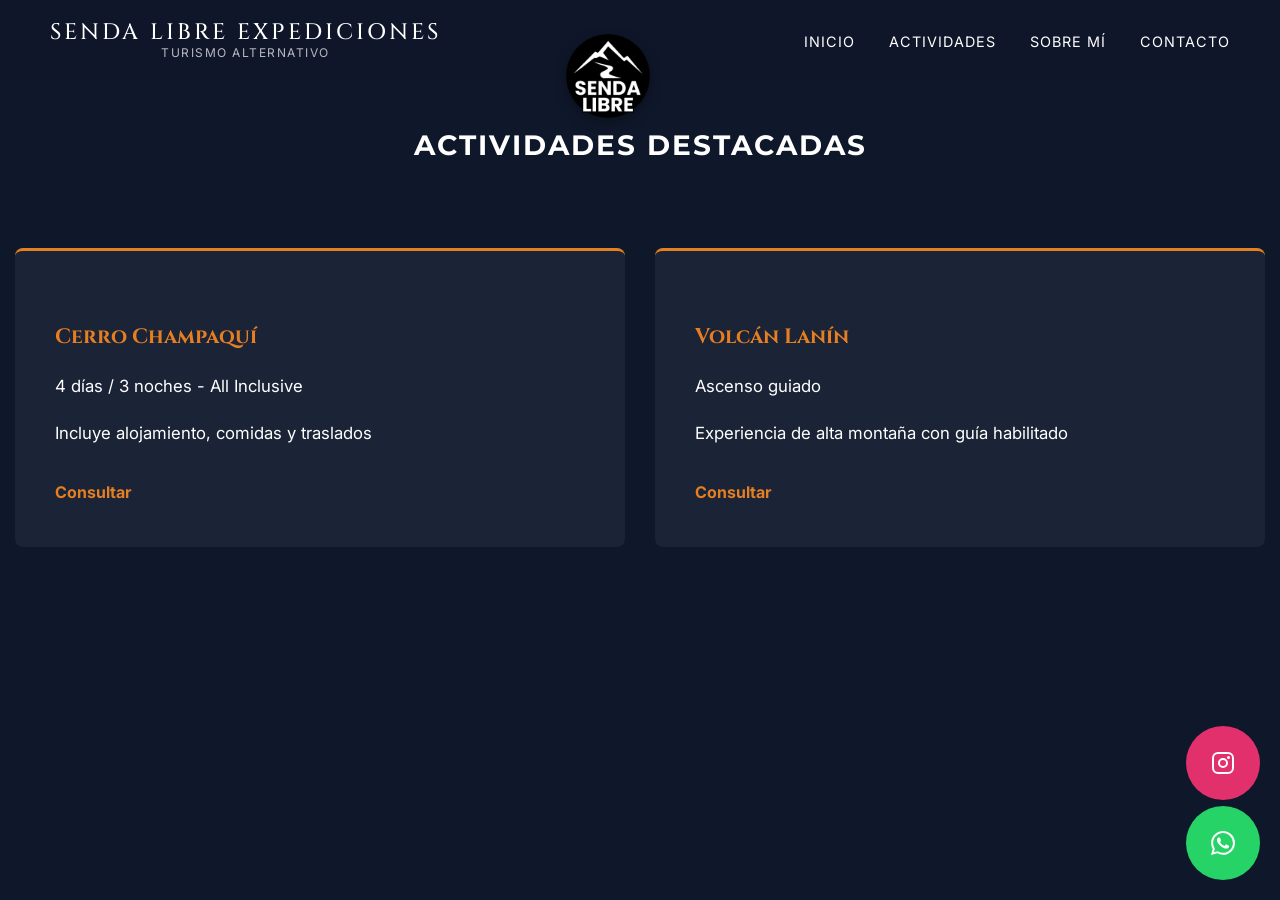
==== actividades.html @ 4557e79e "add favicon y OG image" ====
<!DOCTYPE html>
<html lang="es">
<head>
  <!-- Metadatos y configuración -->
  <meta charset="UTF-8">
  <meta name="viewport" content="width=device-width, initial-scale=1.0">
  <meta name="description" content="Actividades de Senda Libre Expediciones - Expediciones a Cerro Champaquí, Volcán Lanín y más destinos de montaña.">
  <meta name="keywords" content="actividades, expediciones, montaña, guía, champaquí, lanín, aventura, naturaleza">
  <meta name="author" content="Santiago Lamanna">
  <link rel="icon" type="image/png" href="logo.png">
  <meta property="og:image" content="https://raw.githubusercontent.com/santilamanna1/sendalibre-web/main/logo.png">
  <meta property="og:image:width" content="200">
  <meta property="og:image:height" content="200">
  
  <title>Actividades - Senda Libre Expediciones</title>
  
  <!-- Preconexión a Google Fonts -->
  <link rel="preconnect" href="https://fonts.googleapis.com">
  <link rel="preconnect" href="https://fonts.gstatic.com" crossorigin>
  
  <!-- Fuentes de Google -->
  <link href="https://fonts.googleapis.com/css2?family=Inter:wght@300;400;700&family=Montserrat:wght@800&family=Cinzel:wght@500&display=swap" rel="stylesheet">
  
  <!-- Hoja de estilos -->
  <link rel="stylesheet" href="style.css">
</head>

<body>
  <!-- Cabecera del sitio -->
  <header>
    <div class="header-brand">
      <h1>Senda Libre Expediciones</h1>
      <p class="tagline">Turismo Alternativo</p>
    </div>
    <a href="index.html" class="logo-link"><img src="logo.png" alt="Senda Libre Logo" class="logo"></a>
    <nav>
      <a href="index.html">Inicio</a>
      <div class="dropdown">
        <a href="actividades.html" class="dropbtn">Actividades</a>
        <div class="dropdown-content">
          <a href="champaqui-experience.html">Champaqui Experience</a>
          <a href="volcan-lanin.html">Volcán Lanín</a>
          <div class="dropdown-item">
            <a href="parque-lanin.html">Parque Nacional Lanín ▼</a>
            <div class="submenu">
              <a href="parque-lanin.html#achen-niyeu">Volcán Achen Ñiyeu</a>
              <a href="parque-lanin.html#cerro-colorado">Cerro Colorado</a>
              <a href="parque-lanin.html#cerro-mallo">Cerro Mallo</a>
              <a href="parque-lanin.html#cerro-falkner">Cerro Falkner</a>
              <a href="parque-lanin.html#cerro-lolog">Cerro Lolog</a>
              <a href="parque-lanin.html#cerro-planicies">Cerro De Las Planicies</a>
              <a href="parque-lanin.html#cerro-colohuincull">Cerro Colo Huincull</a>
              <a href="volcan-lanin.html">Volcán Lanín</a>
            </div>
          </div>
        </div>
      </div>
      <a href="sobre-mi.html">Sobre mí</a>
      <a href="contacto.html">Contacto</a>
    </nav>
  </header>

  <!-- Sección de actividades/expediciones -->
  <section id="actividades">
    <h2>Actividades destacadas</h2>

    <div class="cards">
      <div class="card">
        <h3>Cerro Champaquí</h3>
        <p>4 días / 3 noches - All Inclusive</p>
        <p>Incluye alojamiento, comidas y traslados</p>
        <a href="https://wa.me/5491167177447?text=Hola!%20Quiero%20info%20sobre%20Champaquí" class="btn-card">Consultar</a>
      </div>

      <div class="card">
        <h3>Volcán Lanín</h3>
        <p>Ascenso guiado</p>
        <p>Experiencia de alta montaña con guía habilitado</p>
        <a href="https://wa.me/5491167177447?text=Hola!%20Quiero%20info%20sobre%20Lanín" class="btn-card">Consultar</a>
      </div>
    </div>
  </section>

  <!-- Botón flotante de Instagram -->
  <a href="https://instagram.com/sendalibre.exp" class="instagram" aria-label="Instagram">
    <svg viewBox="0 0 24 24" fill="none" xmlns="http://www.w3.org/2000/svg">
      <rect x="2" y="2" width="20" height="20" rx="5" stroke="white" stroke-width="2"/>
      <circle cx="12" cy="12" r="4" stroke="white" stroke-width="2"/>
      <circle cx="17.5" cy="6.5" r="1.5" fill="white"/>
    </svg>
  </a>

  <!-- Botón flotante de WhatsApp -->
  <a href="https://wa.me/5491167177447" class="whatsapp" aria-label="WhatsApp">
    <svg viewBox="0 0 24 24" fill="none" xmlns="http://www.w3.org/2000/svg">
      <path d="M17.472 14.382c-.297-.149-1.758-.867-2.03-.967-.273-.099-.471-.148-.67.15-.197.297-.767.966-.94 1.164-.173.199-.347.223-.644.075-.297-.15-1.255-.463-2.39-1.475-.883-.788-1.48-1.761-1.653-2.059-.173-.297-.018-.458.13-.606.134-.133.298-.347.446-.52.149-.174.198-.298.298-.497.099-.198.05-.371-.025-.52-.075-.149-.669-1.612-.916-2.207-.242-.579-.487-.5-.669-.51-.173-.008-.371-.01-.57-.01-.198 0-.52.074-.792.372-.272.297-1.04 1.016-1.04 2.478 0 1.462 1.065 2.875 1.213 3.074.149.198 2.096 3.2 5.077 4.487.709.306 1.262.489 1.694.625.712.227 1.36.195 1.871.118.571-.085 1.758-.719 2.006-1.413.248-.694.248-1.289.173-1.413-.074-.124-.272-.198-.57-.347m-5.421 7.403h-.004a9.87 9.87 0 01-5.031-1.378l-.361-.214-3.741.982.998-3.648-.235-.374a9.86 9.86 0 01-1.51-5.26c.001-5.45 4.436-9.884 9.888-9.884 2.64 0 5.122 1.06 6.988 2.943a9.842 9.842 0 012.893 6.994c-.003 5.45-4.437 9.884-9.885 9.884m8.413-18.297A11.815 11.815 0 0012.05 0C5.495 0 .16 5.335.157 11.892c0 2.096.547 4.142 1.588 5.945L.057 24l6.305-1.654a11.882 11.882 0 005.683 1.448h.005c6.554 0 11.89-5.335 11.893-11.893a11.821 11.821 0 00-3.48-8.413z" fill="white"/>
    </svg>
  </a>

  <script src="script.js"></script>
</body>
</html>
---- style.css ----
:root {
  --accent: #e67e22;
  --dark: #0f172a;
  --glass: rgba(15, 23, 42, 0.8);
}

body {
  margin: 0;
  font-family: 'Inter', sans-serif;
  background: var(--dark);
  color: white;
  line-height: 1.6;
}

header {
  position: fixed;
  width: 100%;
  height: 80px;
  background: var(--glass);
  backdrop-filter: blur(10px);
  display: flex;
  justify-content: space-between;
  align-items: center;
  padding: 0 50px;
  z-index: 1000;
  box-sizing: border-box;
}

.header-brand {
  display: flex;
  flex-direction: column;
  justify-content: center;
  align-items: center;
}

header h1 {
  font-family: 'Cinzel', serif;
  font-size: 1.4rem;
  text-transform: uppercase;
  letter-spacing: 3px;
  margin: 0;
  font-weight: 500;
  line-height: 1;
}

.tagline {
  font-family: 'Inter', sans-serif;
  font-size: 0.75rem;
  text-transform: uppercase;
  letter-spacing: 1.5px;
  margin: 4px 0 0 0;
  color: rgba(255,255,255,0.7);
  line-height: 1;
}

.logo {
  height: 96px;
  width: auto;
  filter: drop-shadow(0 4px 6px rgba(0,0,0,0.3));
  margin-top: 80px;
  transition: transform 0.3s;
}

.logo:hover {
  transform: scale(1.15);
}

nav {
  margin-top: 4px;
}

nav a {
  color: white;
  margin-left: 30px;
  text-decoration: none;
  font-size: 0.9rem;
  text-transform: uppercase;
  letter-spacing: 1px;
  font-weight: 400;
}

.hero {
  height: 100vh;
  background: linear-gradient(rgba(0,0,0,0.3), rgba(15,23,42,1)), url('./lanin.jpg') center/cover no-repeat;
  display: flex;
  flex-direction: column;
  justify-content: center;
  align-items: center;
  text-align: center;
  padding: 0 20px;
  background-size: cover;
  background-position: center;
  background-repeat: no-repeat;
  background-attachment: fixed;
}

.hero img {
  max-width: 100%;
  height: auto;
  object-fit: cover;
}

.hero-champaqui {
  background: linear-gradient(rgba(0,0,0,0.3), rgba(15,23,42,1)), 
              url('https://images.unsplash.com/photo-1506905925346-21bda4d32df4?ixlib=rb-4.0.3&auto=format&fit=crop&w=1920&q=80') center/cover no-repeat;
}

.hero-lanin {
  background: linear-gradient(rgba(0,0,0,0.3), rgba(15,23,42,1)), 
              url('https://images.unsplash.com/photo-1518182170546-0766ce6fecaa?ixlib=rb-4.0.3&auto=format&fit=crop&w=1920&q=80') center/cover no-repeat;
}

h2 {
  font-family: 'Montserrat', sans-serif;
  text-transform: uppercase;
  letter-spacing: 2px;
  text-align: center;
  margin-bottom: 40px;
}

.hero h2 {
  font-size: clamp(1.2rem, 4vw, 2rem);
  margin-bottom: 15px;
  text-transform: none;
  line-height: 1.2;
  padding: 0;
}

.hero .hero-title {
  font-family: 'Inter', sans-serif;
  font-weight: 200;
  font-size: clamp(1.05rem, 3vw, 1.6rem);
  letter-spacing: 1px;
  max-width: 600px;
  margin-left: auto;
  margin-right: auto;
}

.hero-buttons {
  display: flex;
  gap: 15px;
  margin-top: 20px;
}

.hero-group-text {
  margin-top: 30px;
  font-size: 0.8rem;
  color: rgba(255,255,255,0.6);
  font-style: italic;
  letter-spacing: 0.3px;
}

.btn-small {
  padding: 4px 12px;
  font-size: 0.65rem;
  white-space: nowrap;
}

.btn-outline {
  background: transparent;
  border: 1px solid var(--accent);
}

.btn-outline:hover {
  background: var(--accent);
}

/* Próximas salidas */
.schedule-list {
  display: flex;
  flex-direction: column;
  gap: 12px;
  max-width: 500px;
  margin: 0 auto 30px;
}

.schedule-item {
  display: flex;
  justify-content: space-between;
  align-items: center;
  background: #1a2436;
  padding: 15px 20px;
  border-radius: 8px;
  border-left: 3px solid var(--accent);
}

.schedule-date {
  font-family: 'Cinzel', serif;
  font-weight: 500;
  color: var(--accent);
}

.schedule-status {
  font-size: 0.8rem;
  padding: 4px 12px;
  border-radius: 20px;
  background: rgba(34, 197, 94, 0.2);
  color: #22c55e;
}

.schedule-status.full {
  background: rgba(239, 68, 68, 0.2);
  color: #ef4444;
}

.schedule-actions {
  display: flex;
  gap: 15px;
  justify-content: center;
  flex-wrap: wrap;
}

/* Modal */
.modal-overlay {
  display: none;
  position: fixed;
  top: 0;
  left: 0;
  width: 100%;
  height: 100%;
  background: rgba(0,0,0,0.7);
  z-index: 9999;
  justify-content: center;
  align-items: center;
}

.modal-overlay.active {
  display: flex;
}

.modal {
  background: #1a2436;
  padding: 40px;
  border-radius: 12px;
  max-width: 420px;
  width: 90%;
  position: relative;
  max-height: 80vh;
  overflow-y: auto;
}

.modal-close {
  position: absolute;
  top: 12px;
  right: 16px;
  font-size: 1.5rem;
  color: rgba(255,255,255,0.6);
  cursor: pointer;
  background: none;
  border: none;
  padding: 0;
  line-height: 1;
}

.modal-close:hover {
  color: white;
}

.modal h3 {
  font-family: 'Cinzel', serif;
  color: var(--accent);
  margin-top: 0;
  margin-bottom: 25px;
  text-align: center;
}

.date-form {
  display: flex;
  flex-direction: column;
  gap: 15px;
}

.date-form label {
  font-size: 0.85rem;
  text-transform: uppercase;
  letter-spacing: 1px;
  color: rgba(255,255,255,0.7);
}

.date-form input[type="date"] {
  padding: 10px 12px;
  border-radius: 5px;
  border: none;
  font-size: 1rem;
  background: rgba(255,255,255,0.1);
  color: white;
  font-family: 'Inter', sans-serif;
}

.date-form input[type="date"]::-webkit-calendar-picker-indicator {
  filter: invert(1);
}

.date-form .btn {
  margin-top: 5px;
  text-align: center;
}

.modal-whatsapp {
  margin-top: 15px;
  text-align: center;
  font-size: 0.85rem;
  color: rgba(255,255,255,0.6);
}

.modal-whatsapp a {
  color: #25D366;
  text-decoration: none;
  font-weight: bold;
}

.modal-whatsapp a:hover {
  text-decoration: underline;
}

.hero-lanin h2 {
  font-family: 'Cinzel', serif;
  font-size: clamp(2rem, 6vw, 4rem);
  font-weight: 700;
  text-transform: uppercase;
  letter-spacing: 8px;
  margin-bottom: 10px;
  text-shadow: 2px 2px 8px rgba(0,0,0,0.7);
}

.hero-lanin p {
  font-size: clamp(0.9rem, 2vw, 1.2rem);
  letter-spacing: 3px;
  text-shadow: 1px 1px 4px rgba(0,0,0,0.7);
}

section:not(.hero) h2 {
  font-size: 1.75rem;
}

.btn {
  display: inline-block;
  padding: 10px 28px;
  background: var(--accent);
  color: white;
  text-decoration: none;
  border-radius: 50px;
  font-weight: 500;
  font-size: 0.85rem;
  letter-spacing: 0.5px;
  transition: 0.3s;
}

.btn:hover {
  background: #d35400;
  transform: translateY(-1px);
}

.cards {
  display: flex;
  gap: 30px;
  padding: 40px 0;
}

.card {
  background: #1a2436;
  padding: 40px;
  border-radius: 8px;
  flex: 1;
  border-top: 3px solid var(--accent);
  transition: 0.4s;
}

.card:hover {
  transform: scale(1.05);
}

.btn-card {
  display: inline-block;
  margin-top: 15px;
  color: var(--accent);
  text-decoration: none;
  font-weight: bold;
  border-bottom: 1px solid transparent;
  transition: 0.3s;
}

.btn-card:hover {
  border-bottom: 1px solid var(--accent);
}

section {
  padding: 60px 15px 40px 15px;
}

#sobre-mi,
#contacto,
#actividades {
  padding-top: 100px;
}

section:not(.hero) {
  background: linear-gradient(rgba(15, 23, 42, 0.95), rgba(15, 23, 42, 0.9)), 
              url('https://images.unsplash.com/photo-1464822759023-fed622ff2c3b?ixlib=rb-4.0.3&auto=format&fit=crop&w=1920&q=80') center/cover no-repeat fixed;
  background-attachment: fixed;
}

section p, .tab-content p {
  line-height: 1.8;
  font-size: 1.05rem;
}

form {
  display: flex;
  flex-direction: column;
  max-width: 400px;
  margin: 0 auto;
}

input, textarea {
  margin-bottom: 10px;
  padding: 12px;
  border-radius: 5px;
  border: none;
  font-size: 1rem;
}

button {
  background: #22c55e;
  padding: 12px;
  border: none;
  border-radius: 5px;
  cursor: pointer;
  font-size: 1rem;
  transition: 0.3s;
}

button:hover {
  background: #16a34a;
}

.whatsapp {
  position: fixed;
  bottom: 20px;
  right: 20px;
  background: #25D366;
  padding: 12px;
  border-radius: 50%;
  text-decoration: none;
  display: flex;
  align-items: center;
  justify-content: center;
  width: 50px;
  height: 50px;
  transition: transform 0.3s;
}

.whatsapp:hover {
  transform: scale(1.1);
}

.whatsapp img, .instagram img {
  display: none;
}

.whatsapp svg, .instagram svg {
  display: block;
  width: 24px;
  height: 24px;
}

.instagram {
  position: fixed;
  bottom: 100px;
  right: 20px;
  background: #E1306C;
  padding: 12px;
  border-radius: 50%;
  text-decoration: none;
  display: flex;
  align-items: center;
  justify-content: center;
  width: 50px;
  height: 50px;
  transition: transform 0.3s;
}

.instagram:hover {
  transform: scale(1.1);
}

.instagram img {
  width: 35px;
  height: 35px;
}

.dropdown {
  position: relative;
  display: inline-flex;
  align-items: center;
}

.dropbtn {
  color: white;
  margin-left: 30px;
  text-decoration: none;
  font-size: 0.9rem;
  text-transform: uppercase;
  letter-spacing: 1px;
  font-weight: 400;
  cursor: pointer;
}

.dropdown-content {
  display: none;
  position: absolute;
  background-color: #1a2436;
  min-width: 250px;
  box-shadow: 0 8px 16px rgba(0,0,0,0.3);
  z-index: 2000;
  top: 100%;
  left: 0;
  border-radius: 8px;
}

.dropdown-content a {
  color: white;
  padding: 12px 16px;
  text-decoration: none;
  display: block;
  font-size: 0.85rem;
  text-transform: none;
  letter-spacing: 0.5px;
  margin: 0;
  border-bottom: 1px solid rgba(255,255,255,0.1);
  position: relative;
}

.dropdown-content a:last-child {
  border-bottom: none;
}

.dropdown-content a:hover {
  background-color: var(--accent);
}

.dropdown:hover .dropdown-content {
  display: block;
}

.dropdown:hover .dropbtn {
  color: var(--accent);
}

.dropdown-item {
  position: relative;
}

.dropdown-item > a {
  display: flex;
  justify-content: space-between;
  align-items: center;
}

.dropdown-item > a::after {
  content: '▶';
  font-size: 0.6rem;
  margin-left: 5px;
  transition: transform 0.3s;
}

.dropdown-item:hover > a::after {
  transform: rotate(90deg);
}

.submenu {
  display: none;
  position: absolute;
  left: 100%;
  top: 0;
  background-color: #1a2436;
  min-width: 220px;
  box-shadow: 0 8px 16px rgba(0,0,0,0.3);
  z-index: 3000;
  border-radius: 8px;
}

.submenu a {
  padding: 10px 16px;
  font-size: 0.8rem;
  border-bottom: 1px solid rgba(255,255,255,0.1);
}

.submenu a:last-child {
  border-bottom: none;
}

.dropdown-item:hover .submenu {
  display: block;
  left: 100%;
  top: 0;
}

.gallery {
  display: grid;
  grid-template-columns: repeat(auto-fit, minmax(300px, 1fr));
  gap: 20px;
  padding: 40px 0;
}

.gallery-item {
  position: relative;
  overflow: hidden;
  border-radius: 8px;
  aspect-ratio: 4/3;
  cursor: pointer;
}

.gallery-item img {
  width: 100%;
  height: 100%;
  object-fit: cover;
  transition: transform 0.4s ease;
}

.gallery-item:hover img {
  transform: scale(1.1);
}

.day-card {
  background: #1a2436;
  padding: 30px;
  border-radius: 8px;
  margin-bottom: 30px;
  border-left: 4px solid var(--accent);
}

.day-card h3 {
  font-family: 'Cinzel', serif;
  font-size: 1.5rem;
  color: var(--accent);
  margin-top: 0;
  margin-bottom: 20px;
}

.day-card p {
  margin-bottom: 15px;
  line-height: 1.8;
}

.day-stats {
  display: flex;
  gap: 20px;
  margin-top: 25px;
  padding-top: 20px;
  border-top: 1px solid rgba(255,255,255,0.1);
  flex-wrap: wrap;
}

.stat {
  background: rgba(230, 126, 34, 0.1);
  padding: 8px 16px;
  border-radius: 4px;
  font-size: 0.9rem;
  color: var(--accent);
  font-weight: bold;
}

section ul {
  list-style: none;
  padding: 0;
  margin: 0 auto;
  max-width: 800px;
}

section ul li {
  padding: 12px 0;
  padding-left: 25px;
  position: relative;
  border-bottom: 1px solid rgba(255,255,255,0.05);
}

section ul li::before {
  content: '•';
  color: var(--accent);
  font-size: 1.5rem;
  position: absolute;
  left: 0;
  top: 7px;
}

section ul li:last-child {
  border-bottom: none;
}

.about-wrapper {
  display: flex;
  align-items: center;
  gap: 40px;
  max-width: 800px;
  margin: 0 auto;
}

.about-photo {
  width: 300px;
  height: 300px;
  object-fit: cover;
  border-radius: 16px;
  flex-shrink: 0;
}

.about-text {
  flex: 1;
}

.about-text p {
  margin: 0;
}

@media (max-width: 768px) {
  .about-wrapper {
    flex-direction: column;
    text-align: center;
  }

  .about-photo {
    width: 220px;
    height: 220px;
  }
}

section h3 {
  font-family: 'Cinzel', serif;
  font-size: 1.3rem;
  color: var(--accent);
  margin-top: 30px;
  margin-bottom: 15px;
}

.difficulty-stats {
  display: flex;
  gap: 30px;
  justify-content: center;
  margin: 40px 0;
  flex-wrap: wrap;
}

.stat-box {
  background: #1a2436;
  padding: 30px;
  border-radius: 8px;
  text-align: center;
  min-width: 150px;
  border-top: 3px solid var(--accent);
}

.stat-box h3 {
  font-family: 'Cinzel', serif;
  font-size: 1rem;
  color: white;
  margin-top: 0;
  margin-bottom: 10px;
  text-transform: uppercase;
  letter-spacing: 1px;
}

.stat-value {
  font-family: 'Montserrat', sans-serif;
  font-size: 2rem;
  font-weight: 800;
  color: var(--accent);
}

.tabs-container {
  margin-top: 40px;
}

.tabs-nav {
  display: flex;
  gap: 5px;
  margin-bottom: 0;
  border-bottom: 2px solid var(--accent);
  overflow-x: auto;
  white-space: nowrap;
  -webkit-overflow-scrolling: touch;
  scrollbar-width: none;
}

.tabs-nav::-webkit-scrollbar {
  display: none;
}

.tab-btn {
  background: transparent;
  border: none;
  color: rgba(255,255,255,0.6);
  padding: 12px 15px;
  cursor: pointer;
  font-size: 0.75rem;
  font-family: 'Inter', sans-serif;
  text-transform: uppercase;
  letter-spacing: 1px;
  transition: 0.3s;
  border-radius: 5px 5px 0 0;
  flex-shrink: 0;
}

.tab-btn:hover {
  color: white;
  background: rgba(230, 126, 34, 0.2);
}

.tab-btn.active {
  color: white;
  background: var(--accent);
}

.tab-content {
  display: none;
  padding: 40px;
  background: #1a2436;
  border-radius: 0 8px 8px 8px;
}

.tab-content.active {
  display: block;
}

.tab-content p {
  max-width: 100%;
}

/* Media queries para celular */
@media (max-width: 768px) {
  .hero-group-text {
    margin-top: 20px;
    font-size: 0.7rem;
  }

  header {
    padding: 2px 8px 2px;
    height: auto;
    min-height: 40px;
    flex-wrap: wrap;
    align-items: center;
    gap: 2px;
  }

  .header-brand {
    order: 1;
    flex: 1;
    text-align: center;
  }

  header h1 {
    font-size: 0.85rem;
    letter-spacing: 1.5px;
  }

  .tagline {
    font-size: 0.6rem;
    letter-spacing: 1px;
  }

  .logo {
    height: 70px;
    margin-top: 38px;
    order: 2;
  }

  .logo:hover {
    transform: scale(1.1);
  }

  nav {
    order: 3;
    width: 100%;
    display: flex;
    justify-content: center;
    flex-wrap: nowrap;
    gap: 12px;
    padding: 4px 0 2px;
    margin-top: 0;
    overflow-x: auto;
    -webkit-overflow-scrolling: touch;
  }

  nav::-webkit-scrollbar {
    display: none;
  }

  nav a {
    margin-left: 0;
    font-size: 0.75rem;
    letter-spacing: 0.5px;
    white-space: nowrap;
    flex-shrink: 0;
    display: inline-block;
  }

  .dropbtn {
    margin-left: 0;
    font-size: 0.75rem;
    letter-spacing: 0.5px;
    display: inline-block;
  }

  .header-brand {
    order: 1;
    flex: 1;
    text-align: center;
  }

  header h1 {
    font-size: 0.7rem;
    letter-spacing: 1px;
  }

  .tagline {
    font-size: 0.5rem;
    letter-spacing: 0.5px;
  }

  .logo {
    height: 55px;
    margin-top: 55px;
    order: 2;
  }

  .logo:hover {
    transform: scale(1.1);
  }

  nav {
    order: 3;
    width: 100%;
    display: flex;
    justify-content: center;
    flex-wrap: nowrap;
    gap: 10px;
    padding: 8px 0 4px;
    margin-top: 2px;
    overflow-x: auto;
    -webkit-overflow-scrolling: touch;
  }

  nav::-webkit-scrollbar {
    display: none;
  }

  nav a {
    margin-left: 0;
    font-size: 0.7rem;
    letter-spacing: 0.5px;
    white-space: nowrap;
    flex-shrink: 0;
  }

  .dropbtn {
    margin-left: 0;
    font-size: 0.6rem;
    letter-spacing: 0.5px;
  }

  .dropdown {
    display: flex;
    align-items: center;
  }

  .dropdown-content {
    min-width: 160px;
    left: 50%;
    transform: translateX(-50%);
  }

  .dropdown-item:hover .submenu {
    left: 0;
    top: 100%;
  }

  .hero {
    background-attachment: scroll;
    height: 85vh;
  }

  .hero h2 {
    font-size: 1rem;
  }

  .hero-lanin h2 {
    font-size: clamp(1.2rem, 5vw, 1.8rem);
    letter-spacing: 3px;
  }

  .hero-lanin p {
    font-size: 0.8rem;
    letter-spacing: 1px;
  }

  .hero-buttons {
    flex-direction: column;
    gap: 10px;
    align-items: center;
  }

  section:not(.hero) h2 {
    font-size: 1.1rem;
  }

  section p, .tab-content p {
    font-size: 0.9rem;
    line-height: 1.5;
  }

  section {
    padding: 55px 12px 25px;
  }

  .cards {
    flex-direction: column;
    gap: 12px;
    padding: 15px 0;
  }

  .card {
    padding: 20px;
  }

  .btn {
    padding: 8px 18px;
    font-size: 0.75rem;
  }

  .gallery {
    grid-template-columns: repeat(2, 1fr);
    gap: 8px;
    padding: 15px 0;
  }

  .day-card {
    padding: 15px;
  }

  .day-card h3 {
    font-size: 1rem;
  }

  .day-stats {
    gap: 8px;
  }

  .stat {
    font-size: 0.75rem;
    padding: 5px 10px;
  }

  .difficulty-stats {
    gap: 10px;
  }

  .stat-box {
    padding: 15px;
    min-width: 100px;
  }

  .stat-value {
    font-size: 1.3rem;
  }

  .tabs-nav {
    gap: 2px;
  }

  .tab-btn {
    padding: 6px 8px;
    font-size: 0.55rem;
    letter-spacing: 0.3px;
  }

  .tab-content {
    padding: 15px;
  }

  section ul li {
    padding: 8px 0;
    padding-left: 18px;
    font-size: 0.85rem;
  }

  section h3 {
    font-size: 1rem;
  }

  .about-wrapper {
    gap: 20px;
  }

  .about-photo {
    width: 180px;
    height: 180px;
  }

  .whatsapp, .instagram {
    width: 38px;
    height: 38px;
    padding: 6px;
  }

  .whatsapp svg, .instagram svg {
    width: 18px;
    height: 18px;
  }

  .instagram {
    bottom: 70px;
  }

  #sobre-mi,
  #contacto,
  #actividades {
    padding-top: 70px;
  }

  .modal {
    padding: 25px;
    max-width: 90%;
    max-height: 70vh;
  }

  .modal h3 {
    font-size: 1.1rem;
  }

  .schedule-list {
    gap: 8px;
  }

  .schedule-item {
    padding: 10px 14px;
    font-size: 0.85rem;
  }

  .btn-small {
    padding: 3px 10px;
    font-size: 0.6rem;
  }
}

@media (max-width: 480px) {
  header h1 {
    font-size: 0.75rem;
    letter-spacing: 1px;
  }

  .tagline {
    font-size: 0.55rem;
  }

  .logo {
    height: 55px;
    margin-top: 34px;
  }

  nav {
    gap: 8px;
    overflow-x: auto;
    flex-wrap: nowrap;
    justify-content: center;
  }

  nav a, .dropbtn {
    font-size: 0.65rem;
  }

  .hero h2 {
    font-size: 0.85rem;
  }

  .hero-lanin h2 {
    font-size: clamp(1rem, 4vw, 1.4rem);
  }

  section:not(.hero) h2 {
    font-size: 0.95rem;
  }

  .gallery {
    grid-template-columns: repeat(2, 1fr);
  }

  .about-photo {
    width: 150px;
    height: 150px;
  }
}
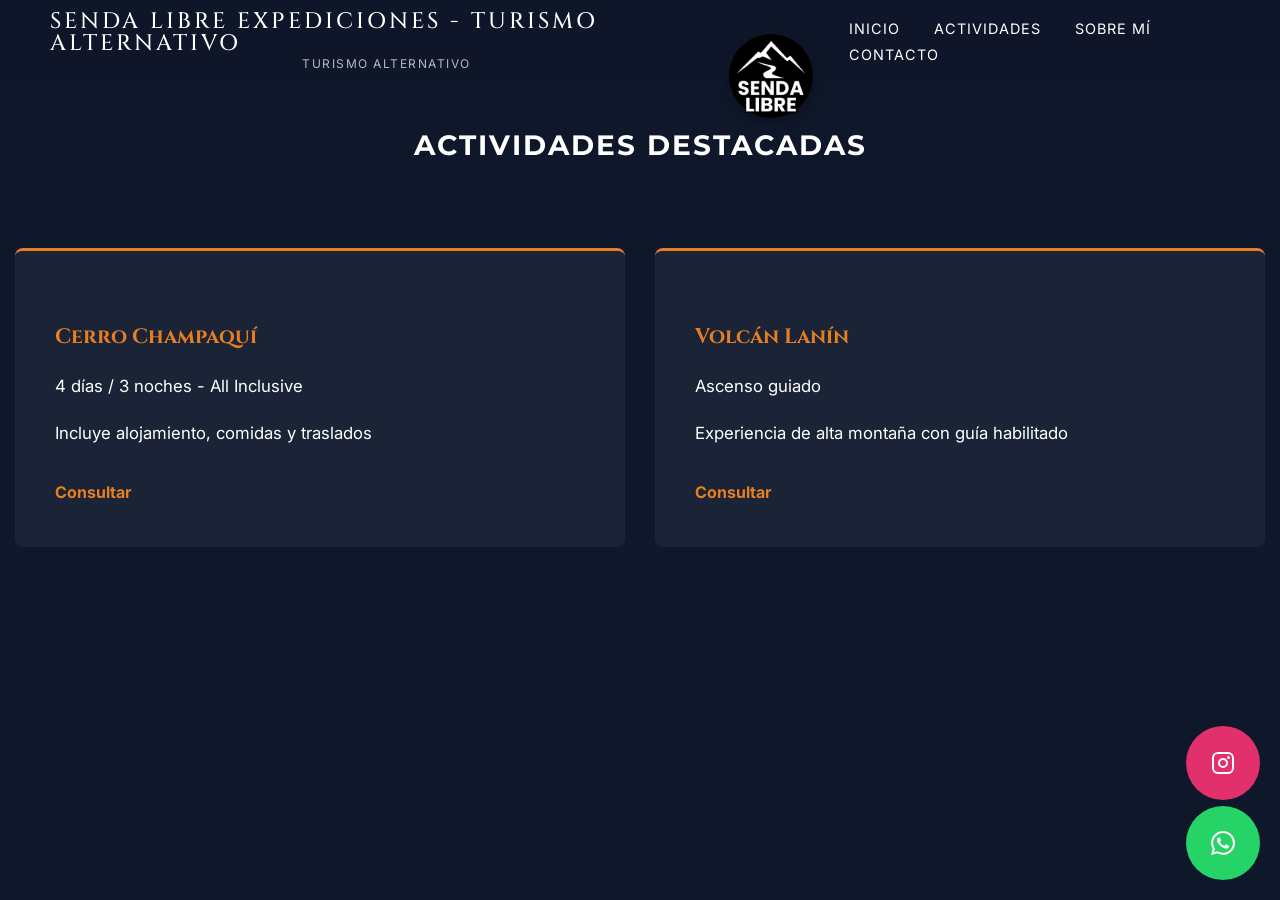
==== commit 2cca4d79: "update site name to Senda Libre Expediciones - Turismo Alternativo" ====
--- a/actividades.html
+++ b/actividades.html
@@ -12,7 +12,7 @@
   <meta property="og:image:width" content="200">
   <meta property="og:image:height" content="200">
   
-  <title>Actividades - Senda Libre Expediciones</title>
+  <title>Actividades - Senda Libre Expediciones - Turismo Alternativo</title>
   
   <!-- Preconexión a Google Fonts -->
   <link rel="preconnect" href="https://fonts.googleapis.com">
@@ -29,7 +29,7 @@
   <!-- Cabecera del sitio -->
   <header>
     <div class="header-brand">
-      <h1>Senda Libre Expediciones</h1>
+      <h1>Senda Libre Expediciones - Turismo Alternativo</h1>
       <p class="tagline">Turismo Alternativo</p>
     </div>
     <a href="index.html" class="logo-link"><img src="logo.png" alt="Senda Libre Logo" class="logo"></a>
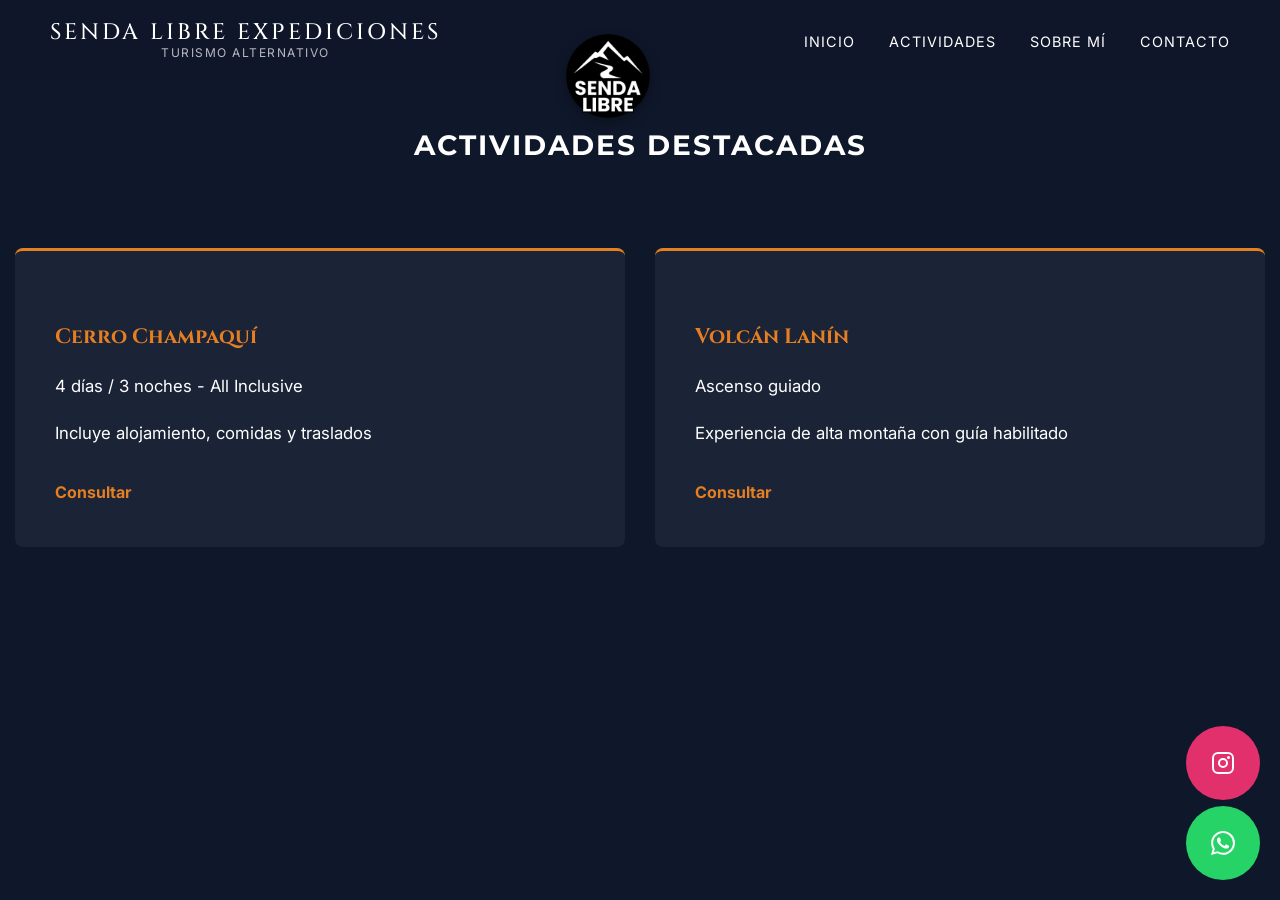
==== commit 2a3af744: "revertir h1 a Senda Libre Expediciones, mantener title con Turismo Alternativo" ====
--- a/actividades.html
+++ b/actividades.html
@@ -29,7 +29,7 @@
   <!-- Cabecera del sitio -->
   <header>
     <div class="header-brand">
-      <h1>Senda Libre Expediciones - Turismo Alternativo</h1>
+      <h1>Senda Libre Expediciones</h1>
       <p class="tagline">Turismo Alternativo</p>
     </div>
     <a href="index.html" class="logo-link"><img src="logo.png" alt="Senda Libre Logo" class="logo"></a>
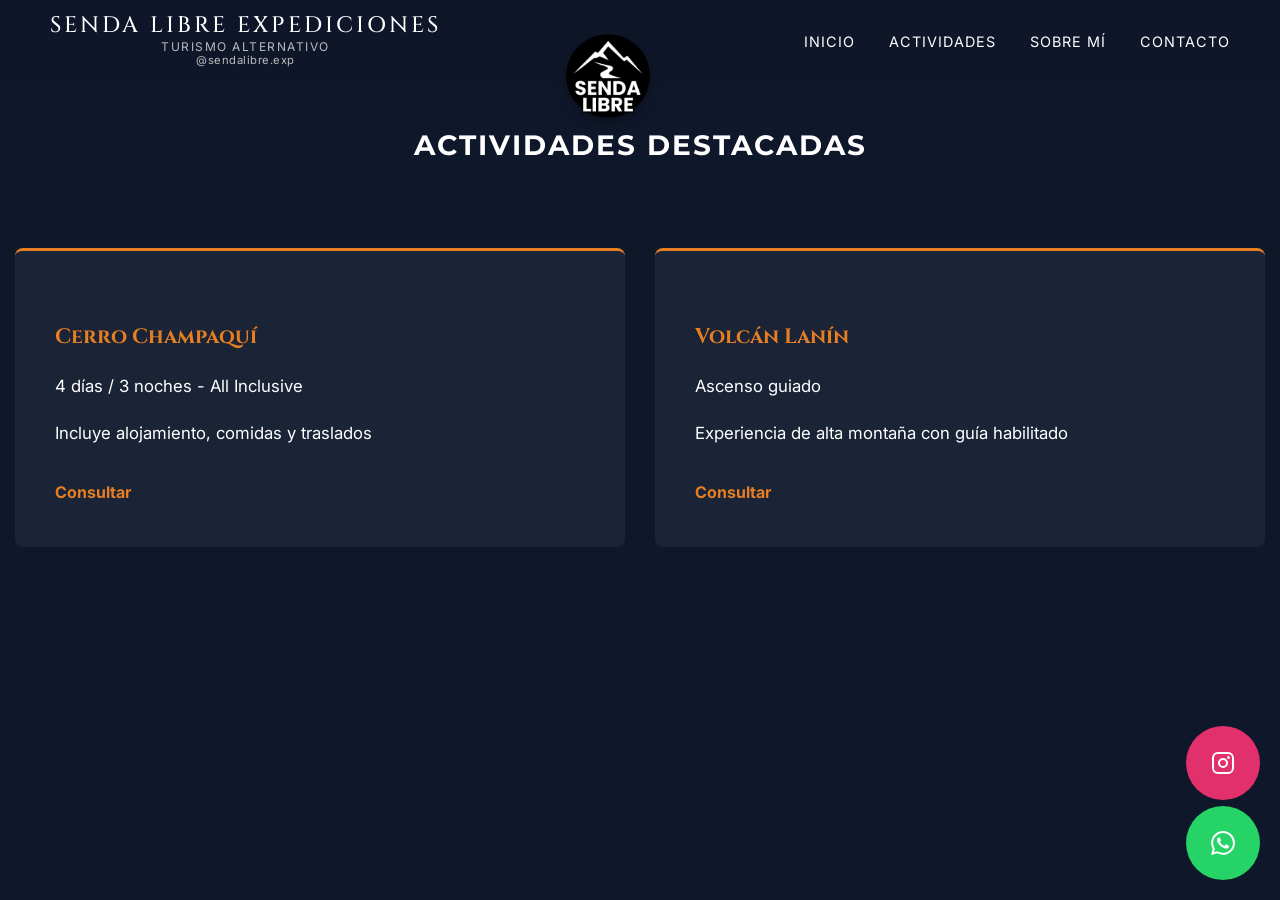
==== commit 63b2444b: "agregar @sendalibre.exp en header de todas las paginas" ====
--- a/actividades.html
+++ b/actividades.html
@@ -31,6 +31,7 @@
     <div class="header-brand">
       <h1>Senda Libre Expediciones</h1>
       <p class="tagline">Turismo Alternativo</p>
+      <p class="social-handle">@sendalibre.exp</p>
     </div>
     <a href="index.html" class="logo-link"><img src="logo.png" alt="Senda Libre Logo" class="logo"></a>
     <nav>
--- a/style.css
+++ b/style.css
@@ -40,6 +40,15 @@
   letter-spacing: 3px;
   margin: 0;
   font-weight: 500;
+  line-height: 1;
+}
+
+.social-handle {
+  font-size: 0.7rem;
+  color: #bbb;
+  font-family: 'Inter', sans-serif;
+  letter-spacing: 0.5px;
+  margin: 2px 0 0 0;
   line-height: 1;
 }
 
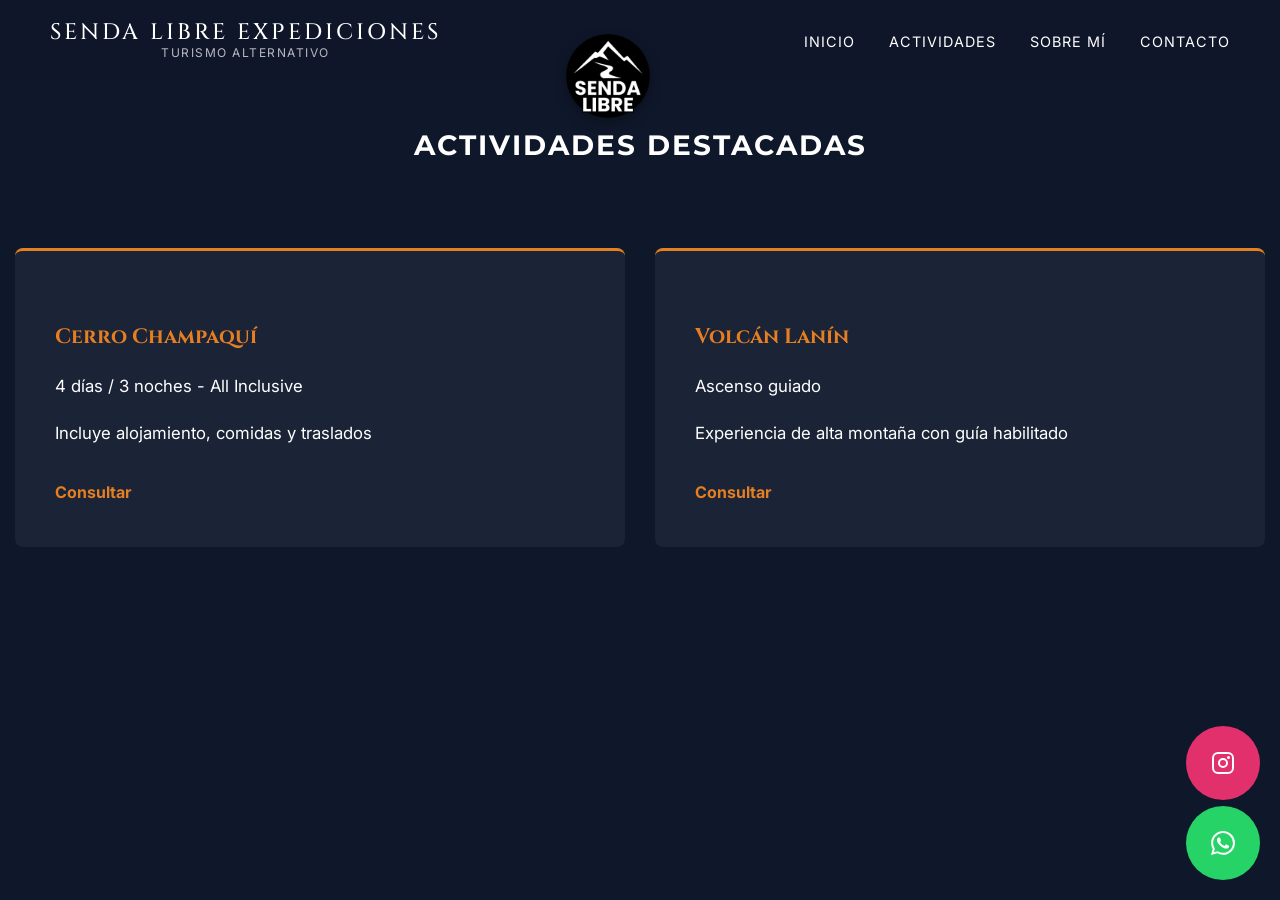
==== commit 3b28682d: "quitar @sendalibre.exp del header" ====
--- a/actividades.html
+++ b/actividades.html
@@ -31,7 +31,6 @@
     <div class="header-brand">
       <h1>Senda Libre Expediciones</h1>
       <p class="tagline">Turismo Alternativo</p>
-      <p class="social-handle">@sendalibre.exp</p>
     </div>
     <a href="index.html" class="logo-link"><img src="logo.png" alt="Senda Libre Logo" class="logo"></a>
     <nav>
--- a/style.css
+++ b/style.css
@@ -40,15 +40,6 @@
   letter-spacing: 3px;
   margin: 0;
   font-weight: 500;
-  line-height: 1;
-}
-
-.social-handle {
-  font-size: 0.7rem;
-  color: #bbb;
-  font-family: 'Inter', sans-serif;
-  letter-spacing: 0.5px;
-  margin: 2px 0 0 0;
   line-height: 1;
 }
 
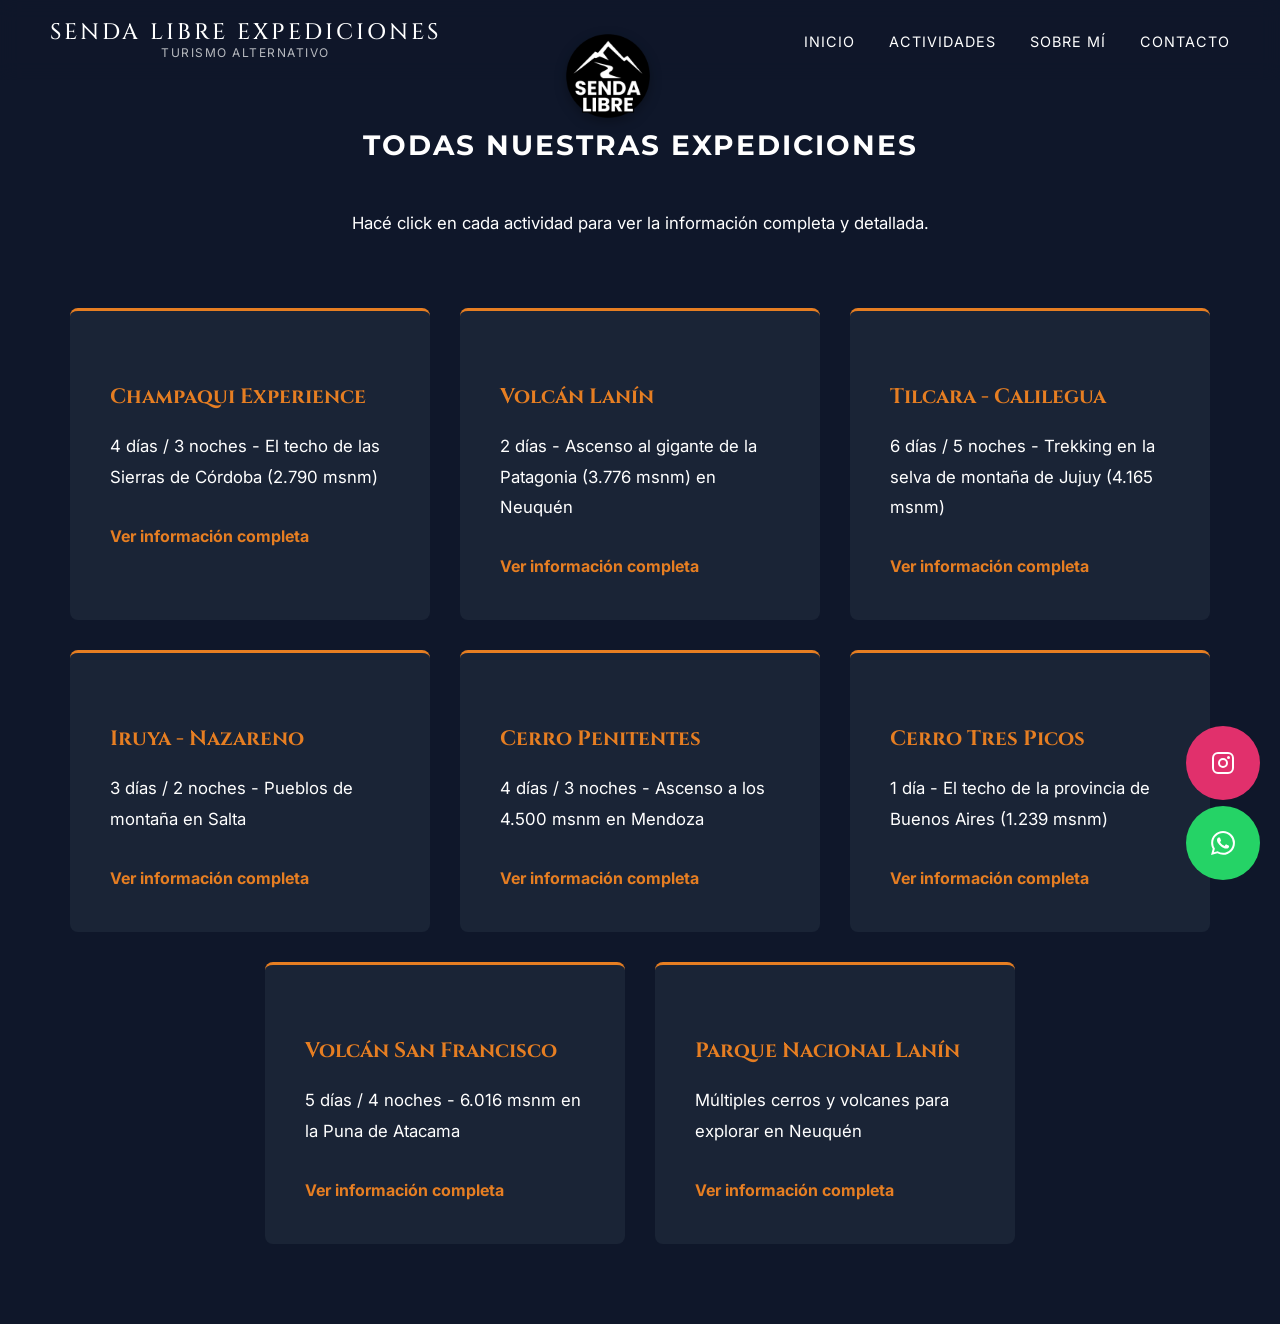
==== commit 7691d82e: "Cerro Tres Picos: pagina completa con itinerario, galeria, mapa y precio. Mapas mas compactos en tod" ====
--- a/actividades.html
+++ b/actividades.html
@@ -40,6 +40,11 @@
         <div class="dropdown-content">
           <a href="champaqui-experience.html">Champaqui Experience</a>
           <a href="volcan-lanin.html">Volcán Lanín</a>
+          <a href="tilcara-calilegua.html">Tilcara - Calilegua</a>
+          <a href="iruya-nazareno.html">Iruya - Nazareno</a>
+          <a href="cerro-penitentes.html">Cerro Penitentes</a>
+          <a href="cerro-tres-picos.html">Cerro Tres Picos</a>
+          <a href="volcan-san-francisco.html">Volcán San Francisco</a>
           <div class="dropdown-item">
             <a href="parque-lanin.html">Parque Nacional Lanín ▼</a>
             <div class="submenu">
@@ -62,21 +67,56 @@
 
   <!-- Sección de actividades/expediciones -->
   <section id="actividades">
-    <h2>Actividades destacadas</h2>
+    <h2>Todas nuestras expediciones</h2>
+    <p style="text-align:center;max-width:700px;margin:0 auto 30px;">Hacé click en cada actividad para ver la información completa y detallada.</p>
 
-    <div class="cards">
-      <div class="card">
-        <h3>Cerro Champaquí</h3>
-        <p>4 días / 3 noches - All Inclusive</p>
-        <p>Incluye alojamiento, comidas y traslados</p>
-        <a href="https://wa.me/5491167177447?text=Hola!%20Quiero%20info%20sobre%20Champaquí" class="btn-card">Consultar</a>
+    <div class="cards" style="flex-wrap:wrap;justify-content:center;">
+      <div class="card" style="flex:0 0 280px;min-width:250px;">
+        <h3>Champaqui Experience</h3>
+        <p>4 días / 3 noches - El techo de las Sierras de Córdoba (2.790 msnm)</p>
+        <a href="champaqui-experience.html" class="btn-card">Ver información completa</a>
       </div>
 
-      <div class="card">
+      <div class="card" style="flex:0 0 280px;min-width:250px;">
         <h3>Volcán Lanín</h3>
-        <p>Ascenso guiado</p>
-        <p>Experiencia de alta montaña con guía habilitado</p>
-        <a href="https://wa.me/5491167177447?text=Hola!%20Quiero%20info%20sobre%20Lanín" class="btn-card">Consultar</a>
+        <p>2 días - Ascenso al gigante de la Patagonia (3.776 msnm) en Neuquén</p>
+        <a href="volcan-lanin.html" class="btn-card">Ver información completa</a>
+      </div>
+
+      <div class="card" style="flex:0 0 280px;min-width:250px;">
+        <h3>Tilcara - Calilegua</h3>
+        <p>6 días / 5 noches - Trekking en la selva de montaña de Jujuy (4.165 msnm)</p>
+        <a href="tilcara-calilegua.html" class="btn-card">Ver información completa</a>
+      </div>
+
+      <div class="card" style="flex:0 0 280px;min-width:250px;">
+        <h3>Iruya - Nazareno</h3>
+        <p>3 días / 2 noches - Pueblos de montaña en Salta</p>
+        <a href="iruya-nazareno.html" class="btn-card">Ver información completa</a>
+      </div>
+
+      <div class="card" style="flex:0 0 280px;min-width:250px;">
+        <h3>Cerro Penitentes</h3>
+        <p>4 días / 3 noches - Ascenso a los 4.500 msnm en Mendoza</p>
+        <a href="cerro-penitentes.html" class="btn-card">Ver información completa</a>
+      </div>
+
+      <div class="card" style="flex:0 0 280px;min-width:250px;">
+        <h3>Cerro Tres Picos</h3>
+        <p>1 día - El techo de la provincia de Buenos Aires (1.239 msnm)</p>
+        <a href="cerro-tres-picos.html" class="btn-card">Ver información completa</a>
+      </div>
+
+      <div class="card" style="flex:0 0 280px;min-width:250px;">
+        <h3>Volcán San Francisco</h3>
+        <p>5 días / 4 noches - 6.016 msnm en la Puna de Atacama</p>
+        <a href="volcan-san-francisco.html" class="btn-card">Ver información completa</a>
+      </div>
+
+      <div class="card" style="flex:0 0 280px;min-width:250px;">
+        <h3>Parque Nacional Lanín</h3>
+        <p>Múltiples cerros y volcanes para explorar en Neuquén</p>
+        <a href="parque-lanin.html" class="btn-card">Ver información completa</a>
       </div>
     </div>
   </section>
--- a/style.css
+++ b/style.css
@@ -698,7 +698,7 @@
 
 .about-photo {
   width: 300px;
-  height: 300px;
+  height: 420px;
   object-fit: cover;
   border-radius: 16px;
   flex-shrink: 0;
@@ -710,6 +710,34 @@
 
 .about-text p {
   margin: 0;
+}
+
+.about-left {
+  display: flex;
+  flex-direction: column;
+  align-items: center;
+  width: 300px;
+  flex-shrink: 0;
+}
+
+.about-logos {
+  display: flex;
+  gap: 10px;
+  margin-top: 12px;
+  width: 100%;
+}
+
+.cert-logo {
+  width: calc(50% - 5px);
+  height: auto;
+  object-fit: contain;
+}
+
+.cert-logo.apn {
+  background: #fff;
+  padding: 4px;
+  border-radius: 6px;
+  box-sizing: border-box;
 }
 
 @media (max-width: 768px) {
@@ -720,7 +748,11 @@
 
   .about-photo {
     width: 220px;
-    height: 220px;
+    height: 310px;
+  }
+
+  .about-left {
+    width: 220px;
   }
 }
 
@@ -1092,7 +1124,11 @@
 
   .about-photo {
     width: 180px;
-    height: 180px;
+    height: 250px;
+  }
+
+  .about-left {
+    width: 180px;
   }
 
   .whatsapp, .instagram {
@@ -1185,6 +1221,74 @@
 
   .about-photo {
     width: 150px;
-    height: 150px;
-  }
+    height: 210px;
+  }
+
+  .about-left {
+    width: 150px;
+  }
+}
+
+.lightbox {
+  display: none;
+  position: fixed;
+  top: 0;
+  left: 0;
+  width: 100%;
+  height: 100%;
+  background: rgba(0,0,0,0.95);
+  z-index: 2000;
+  justify-content: center;
+  align-items: center;
+  cursor: pointer;
+}
+
+.lightbox.active {
+  display: flex;
+}
+
+.lightbox img {
+  max-width: 90%;
+  max-height: 90%;
+  object-fit: contain;
+  border-radius: 4px;
+}
+
+.lightbox-close {
+  position: absolute;
+  top: 20px;
+  right: 30px;
+  color: white;
+  font-size: 2rem;
+  cursor: pointer;
+  background: none;
+  border: none;
+  z-index: 2001;
+}
+
+.lightbox-nav {
+  position: absolute;
+  top: 50%;
+  transform: translateY(-50%);
+  color: white;
+  font-size: 2.5rem;
+  cursor: pointer;
+  background: rgba(0,0,0,0.5);
+  border: none;
+  padding: 10px 15px;
+  z-index: 2001;
+  border-radius: 4px;
+  transition: 0.3s;
+}
+
+.lightbox-nav:hover {
+  background: rgba(0,0,0,0.8);
+}
+
+.lightbox-prev {
+  left: 20px;
+}
+
+.lightbox-next {
+  right: 20px;
 }
